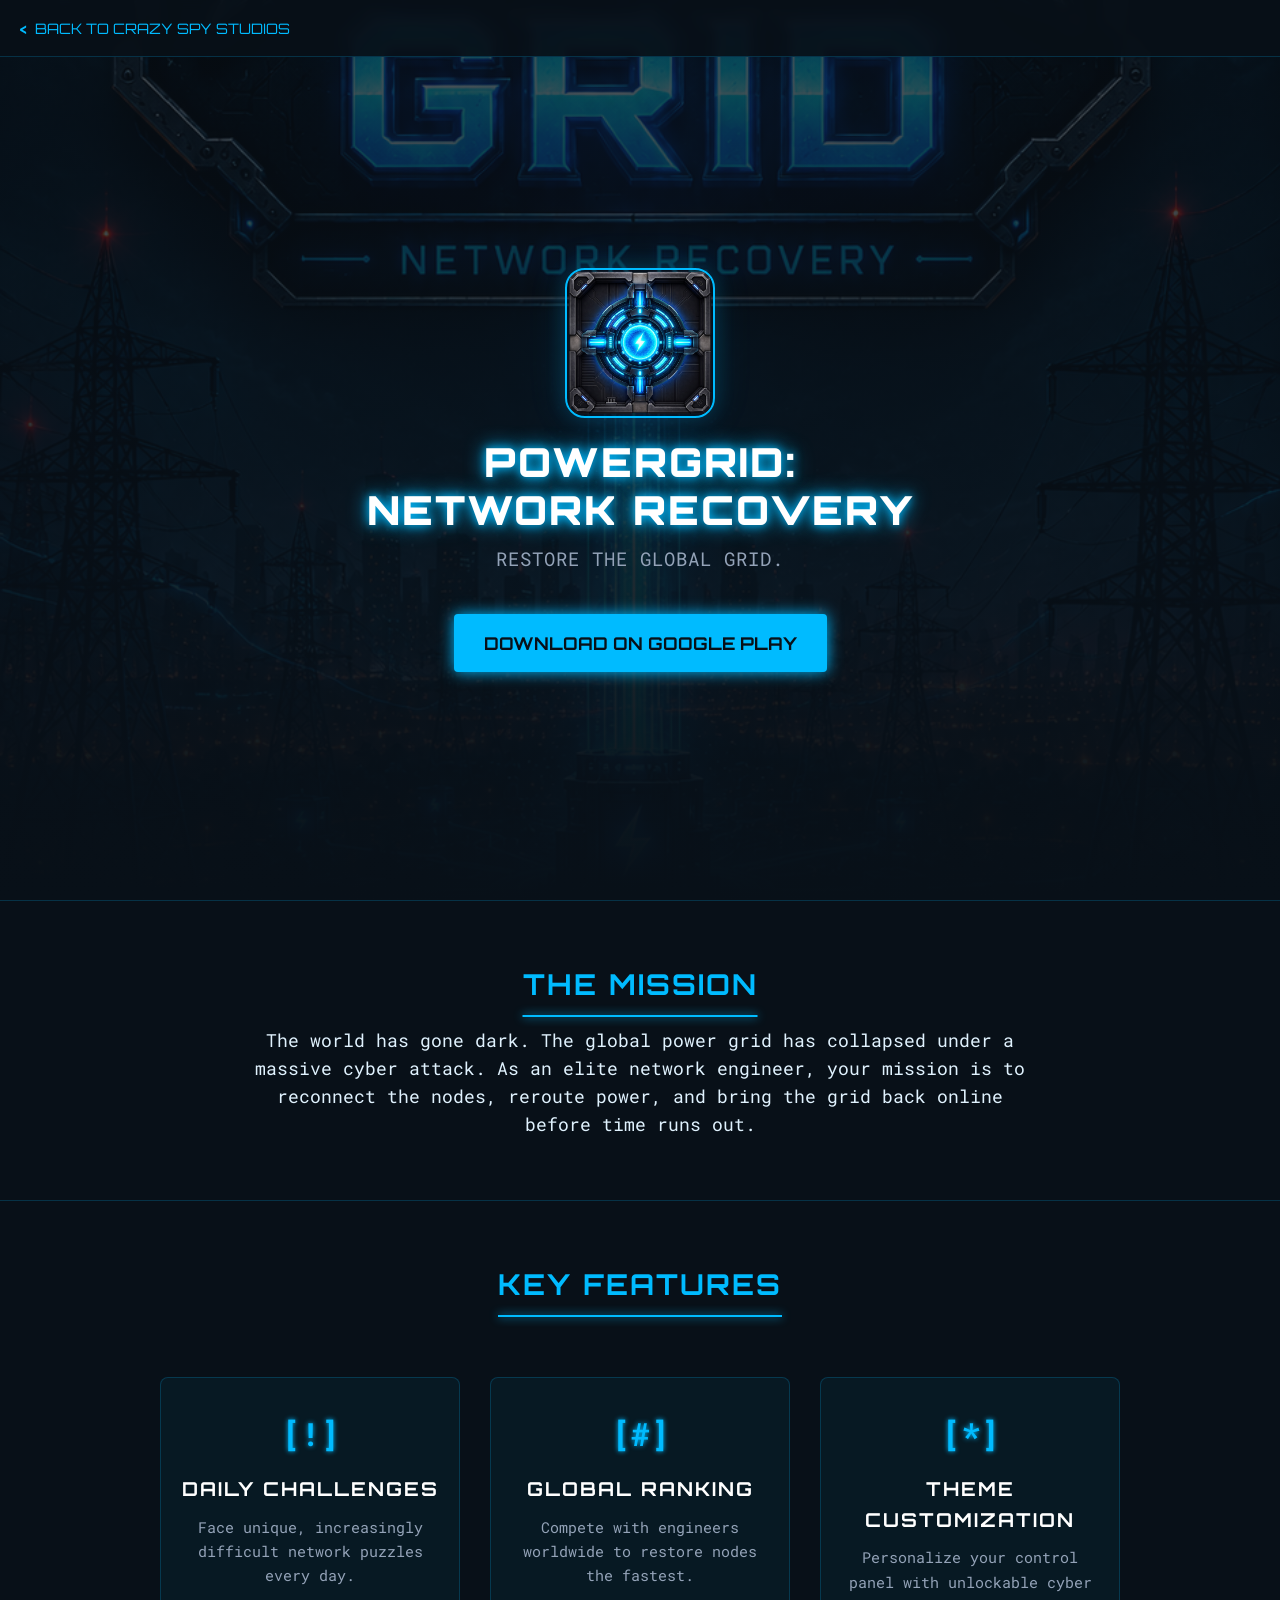
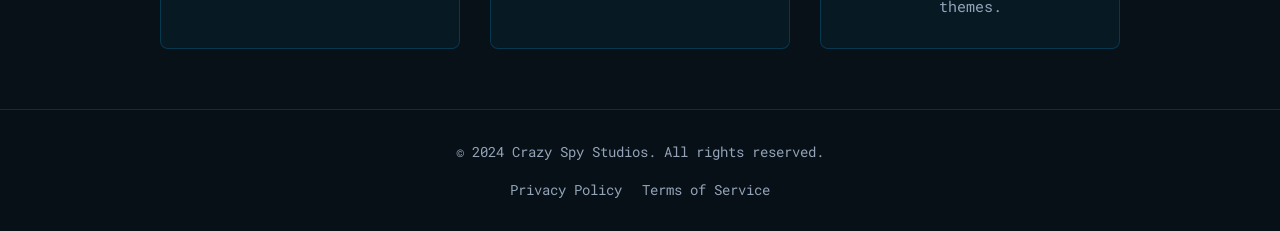
==== powergrid/index.html @ 6248e6e7 "feat: add promotional landing page for PowerGrid Creates a new non-playable landing page for the Pow" ====
<!DOCTYPE html>
<html lang="en">
<head>
    <meta charset="UTF-8">
    <meta name="viewport" content="width=device-width, initial-scale=1.0">
    <title>PowerGrid: Network Recovery - Crazy Spy Studios</title>

    <!-- Google Fonts: Orbitron for headings, Roboto Mono for body text -->
    <link rel="preconnect" href="https://fonts.googleapis.com">
    <link rel="preconnect" href="https://fonts.gstatic.com" crossorigin>
    <link href="https://fonts.googleapis.com/css2?family=Orbitron:wght@400;700;900&family=Roboto+Mono:wght@300;400;700&display=swap" rel="stylesheet">

    <!-- Custom CSS -->
    <link rel="stylesheet" href="styles.css">
</head>
<body>
    <header class="navbar">
        <a href="../index.html" class="back-link">
            <span class="icon">&lt;</span> Back to Crazy Spy Studios
        </a>
    </header>

    <main>
        <section id="hero" class="hero-section">
            <div class="hero-content">
                <img src="assets/icon_512_512.png" alt="PowerGrid Icon" class="game-icon">
                <h1 class="game-title">PowerGrid:<br>Network Recovery</h1>
                <p class="game-tagline">Restore the global grid.</p>
                <a href="#" class="cta-button">Download on Google Play</a>
            </div>
        </section>

        <section id="description" class="info-section">
            <div class="container">
                <h2 class="section-title">The Mission</h2>
                <p class="section-text">
                    The world has gone dark. The global power grid has collapsed under a massive cyber attack.
                    As an elite network engineer, your mission is to reconnect the nodes, reroute power, and
                    bring the grid back online before time runs out.
                </p>
            </div>
        </section>

        <section id="features" class="info-section">
            <div class="container">
                <h2 class="section-title">Key Features</h2>
                <div class="features-grid">
                    <div class="feature-card">
                        <div class="feature-icon">[!]</div>
                        <h3>Daily Challenges</h3>
                        <p>Face unique, increasingly difficult network puzzles every day.</p>
                    </div>
                    <div class="feature-card">
                        <div class="feature-icon">[#]</div>
                        <h3>Global Ranking</h3>
                        <p>Compete with engineers worldwide to restore nodes the fastest.</p>
                    </div>
                    <div class="feature-card">
                        <div class="feature-icon">[*]</div>
                        <h3>Theme Customization</h3>
                        <p>Personalize your control panel with unlockable cyber themes.</p>
                    </div>
                </div>
            </div>
        </section>
    </main>

    <footer>
        <div class="footer-content">
            <p>&copy; 2024 Crazy Spy Studios. All rights reserved.</p>
            <div class="legal-links">
                <a href="#">Privacy Policy</a>
                <a href="#">Terms of Service</a>
            </div>
        </div>
    </footer>
</body>
</html>
---- powergrid/styles.css ----
/* ==========================================================================
   CSS Variables & Reset
   ========================================================================== */
:root {
    --bg-color: #081018; /* Dark Background */
    --neon-blue: #00BBFF; /* Primary Accent */
    --neon-blue-dim: rgba(0, 187, 255, 0.2);
    --text-primary: #E0F2FE;
    --text-secondary: #94A3B8;

    --font-heading: 'Orbitron', sans-serif;
    --font-body: 'Roboto Mono', monospace;
}

* {
    margin: 0;
    padding: 0;
    box-sizing: border-box;
}

html, body {
    width: 100%;
    min-height: 100vh;
    background-color: var(--bg-color);
    color: var(--text-primary);
    font-family: var(--font-body);
    line-height: 1.6;
    overflow-x: hidden;
}

/* Typography */
h1, h2, h3 {
    font-family: var(--font-heading);
    text-transform: uppercase;
    letter-spacing: 2px;
}

a {
    color: var(--neon-blue);
    text-decoration: none;
    transition: all 0.3s ease;
}

a:hover {
    text-shadow: 0 0 8px var(--neon-blue);
}

/* ==========================================================================
   Layout & Navigation
   ========================================================================== */
.container {
    max-width: 1000px;
    margin: 0 auto;
    padding: 0 20px;
}

.navbar {
    position: fixed;
    top: 0;
    left: 0;
    width: 100%;
    padding: 15px 20px;
    background: rgba(8, 16, 24, 0.9);
    backdrop-filter: blur(5px);
    border-bottom: 1px solid var(--neon-blue-dim);
    z-index: 1000;
}

.back-link {
    display: inline-flex;
    align-items: center;
    font-family: var(--font-heading);
    font-size: 0.9rem;
    color: var(--neon-blue);
    text-transform: uppercase;
}

.back-link .icon {
    margin-right: 8px;
    font-weight: bold;
}

/* ==========================================================================
   Hero Section
   ========================================================================== */
.hero-section {
    position: relative;
    min-height: 100vh;
    display: flex;
    align-items: center;
    justify-content: center;
    text-align: center;
    padding: 80px 20px 40px; /* offset for fixed nav */
    background-image: linear-gradient(to bottom, rgba(8, 16, 24, 0.7), var(--bg-color)), url('assets/Backgroundimage.png');
    background-size: cover;
    background-position: center;
    background-repeat: no-repeat;
}

.hero-content {
    display: flex;
    flex-direction: column;
    align-items: center;
    max-width: 600px;
    z-index: 2;
}

.game-icon {
    width: 150px;
    height: 150px;
    margin-bottom: 20px;
    border-radius: 20px;
    box-shadow: 0 0 20px var(--neon-blue-dim), 0 0 40px rgba(0, 187, 255, 0.1);
    border: 2px solid var(--neon-blue);
}

.game-title {
    font-size: 2.5rem;
    font-weight: 900;
    color: #fff;
    text-shadow: 0 0 10px var(--neon-blue), 0 0 20px var(--neon-blue);
    margin-bottom: 10px;
    line-height: 1.2;
}

.game-tagline {
    font-size: 1.2rem;
    color: var(--text-secondary);
    margin-bottom: 40px;
    text-transform: uppercase;
    letter-spacing: 1px;
}

.cta-button {
    display: inline-block;
    padding: 15px 30px;
    font-family: var(--font-heading);
    font-size: 1.1rem;
    font-weight: 700;
    color: var(--bg-color);
    background-color: var(--neon-blue);
    border: none;
    border-radius: 4px;
    text-transform: uppercase;
    cursor: pointer;
    box-shadow: 0 0 15px var(--neon-blue);
    transition: all 0.3s ease;
    position: relative;
    overflow: hidden;
}

.cta-button:hover {
    background-color: #fff;
    color: var(--bg-color);
    box-shadow: 0 0 25px var(--neon-blue);
    text-shadow: none;
}

/* ==========================================================================
   Content Sections (Mission & Features)
   ========================================================================== */
.info-section {
    padding: 60px 0;
    position: relative;
    border-top: 1px solid var(--neon-blue-dim);
}

.section-title {
    font-size: 1.8rem;
    color: var(--neon-blue);
    margin-bottom: 20px;
    text-align: center;
    position: relative;
    display: inline-block;
    left: 50%;
    transform: translateX(-50%);
}

.section-title::after {
    content: '';
    position: absolute;
    bottom: -10px;
    left: 0;
    width: 100%;
    height: 2px;
    background: var(--neon-blue);
    box-shadow: 0 0 10px var(--neon-blue);
}

.section-text {
    text-align: center;
    max-width: 800px;
    margin: 0 auto;
    font-size: 1.1rem;
    color: var(--text-primary);
}

.features-grid {
    display: grid;
    grid-template-columns: 1fr;
    gap: 30px;
    margin-top: 50px;
}

@media (min-width: 768px) {
    .features-grid {
        grid-template-columns: repeat(3, 1fr);
    }
}

.feature-card {
    background: rgba(0, 187, 255, 0.05);
    border: 1px solid var(--neon-blue-dim);
    padding: 30px 20px;
    border-radius: 8px;
    text-align: center;
    transition: all 0.3s ease;
    position: relative;
    overflow: hidden;
}

.feature-card::before {
    content: '';
    position: absolute;
    top: 0;
    left: 0;
    width: 2px;
    height: 100%;
    background: var(--neon-blue);
    opacity: 0;
    transition: opacity 0.3s ease;
}

.feature-card:hover {
    background: rgba(0, 187, 255, 0.1);
    border-color: var(--neon-blue);
    transform: translateY(-5px);
}

.feature-card:hover::before {
    opacity: 1;
}

.feature-icon {
    font-size: 2rem;
    color: var(--neon-blue);
    margin-bottom: 15px;
    font-weight: bold;
    text-shadow: 0 0 5px var(--neon-blue);
}

.feature-card h3 {
    font-size: 1.2rem;
    margin-bottom: 10px;
    color: #fff;
}

.feature-card p {
    font-size: 0.95rem;
    color: var(--text-secondary);
}

/* ==========================================================================
   Footer
   ========================================================================== */
footer {
    border-top: 1px solid var(--neon-blue-dim);
    padding: 30px 20px;
    background: rgba(8, 16, 24, 0.95);
    text-align: center;
}

.footer-content {
    display: flex;
    flex-direction: column;
    align-items: center;
    gap: 15px;
}

.footer-content p {
    color: var(--text-secondary);
    font-size: 0.9rem;
}

.legal-links {
    display: flex;
    gap: 20px;
}

.legal-links a {
    font-size: 0.9rem;
    color: var(--text-secondary);
}

.legal-links a:hover {
    color: var(--neon-blue);
}

/* ==========================================================================
   Responsive Adjustments
   ========================================================================== */
@media (max-width: 480px) {
    .game-title {
        font-size: 2rem;
    }

    .game-icon {
        width: 120px;
        height: 120px;
    }

    .cta-button {
        padding: 12px 24px;
        font-size: 1rem;
    }
}
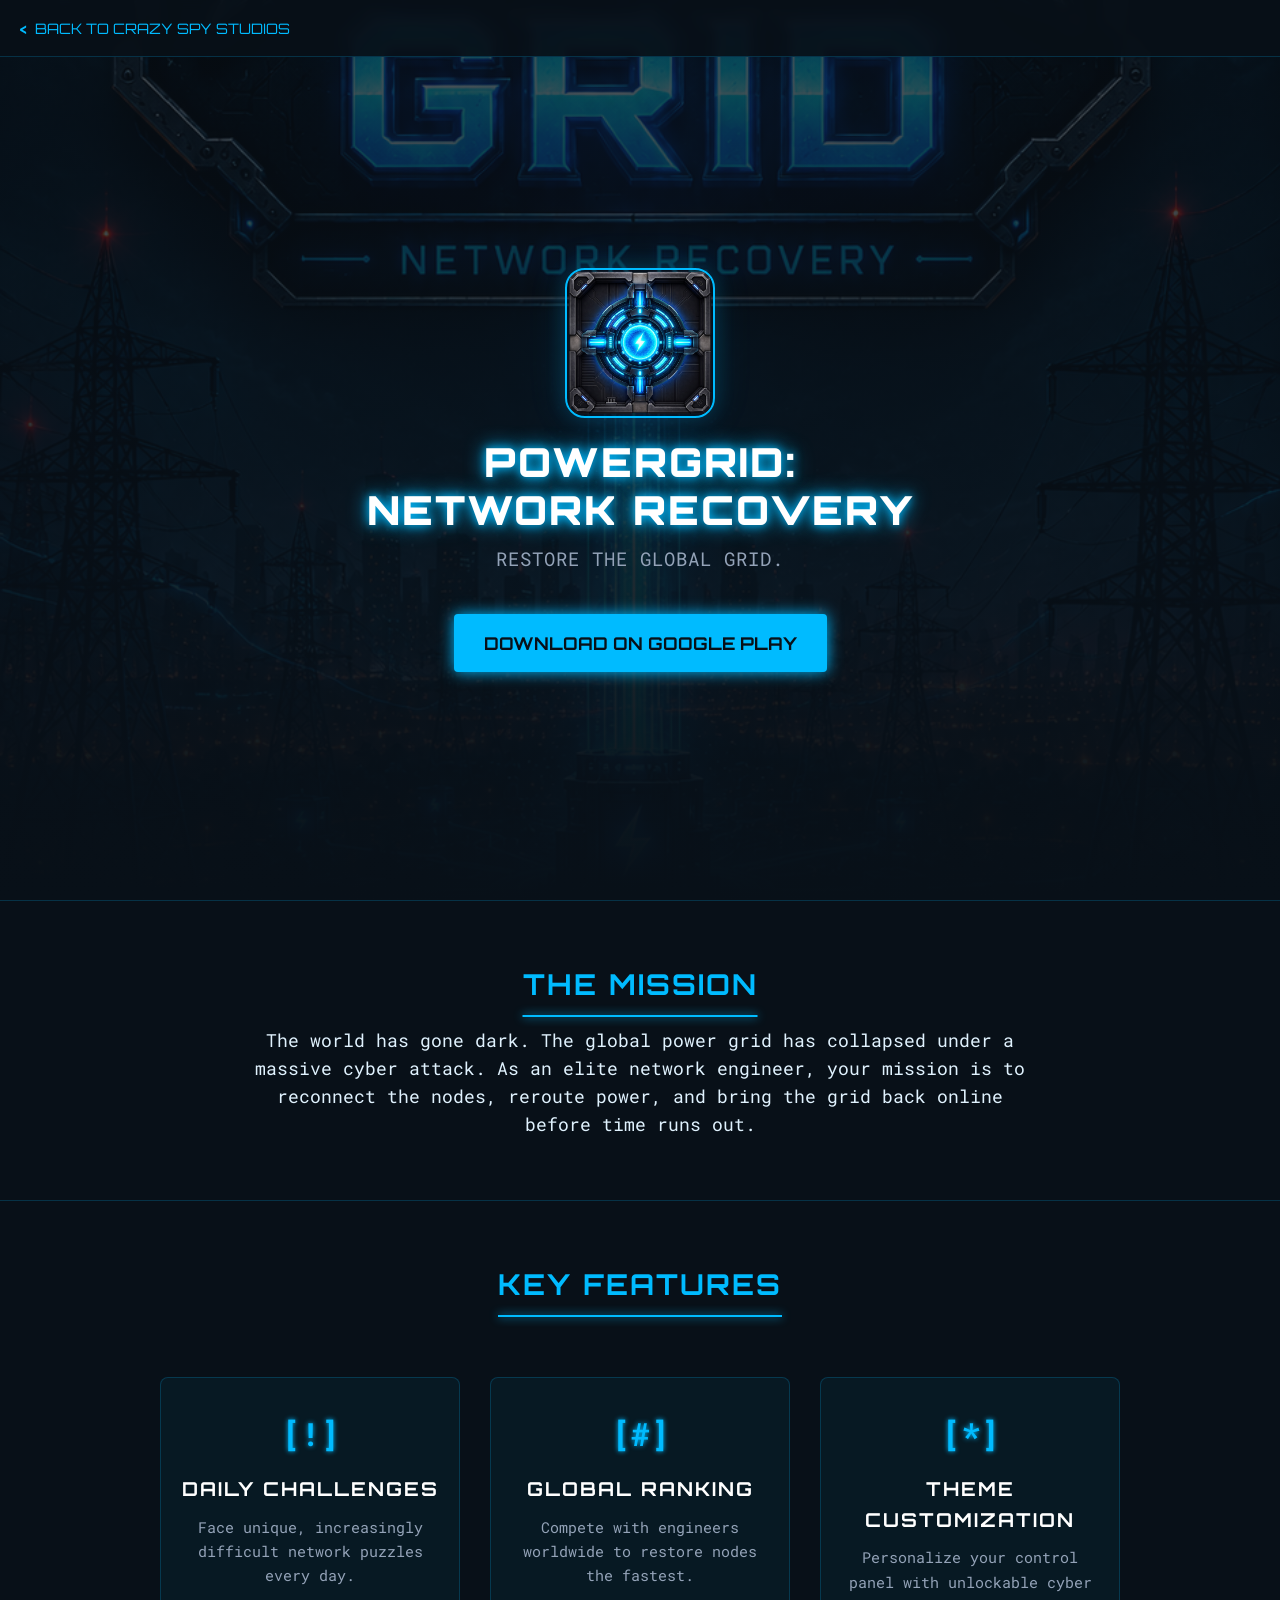
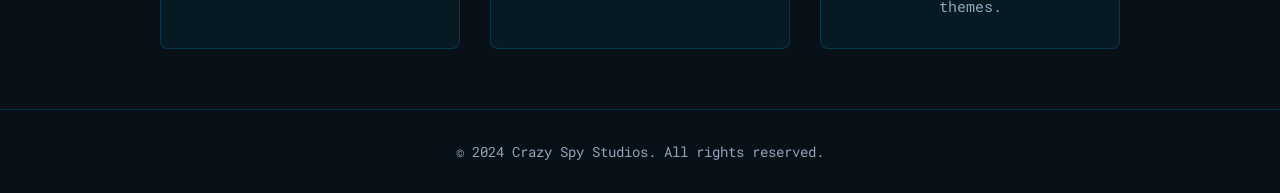
==== commit 17cf11c4: "feat: add promotional landing page for PowerGrid Creates a new non-playable landing page for the Pow" ====
--- a/powergrid/index.html
+++ b/powergrid/index.html
@@ -26,7 +26,7 @@
                 <img src="assets/icon_512_512.png" alt="PowerGrid Icon" class="game-icon">
                 <h1 class="game-title">PowerGrid:<br>Network Recovery</h1>
                 <p class="game-tagline">Restore the global grid.</p>
-                <a href="#" class="cta-button">Download on Google Play</a>
+                <a href="https://play.google.com/store/apps/details?id=com.flavio.powergrid" class="cta-button" target="_blank" rel="noopener noreferrer">Download on Google Play</a>
             </div>
         </section>
 
@@ -68,10 +68,6 @@
     <footer>
         <div class="footer-content">
             <p>&copy; 2024 Crazy Spy Studios. All rights reserved.</p>
-            <div class="legal-links">
-                <a href="#">Privacy Policy</a>
-                <a href="#">Terms of Service</a>
-            </div>
         </div>
     </footer>
 </body>
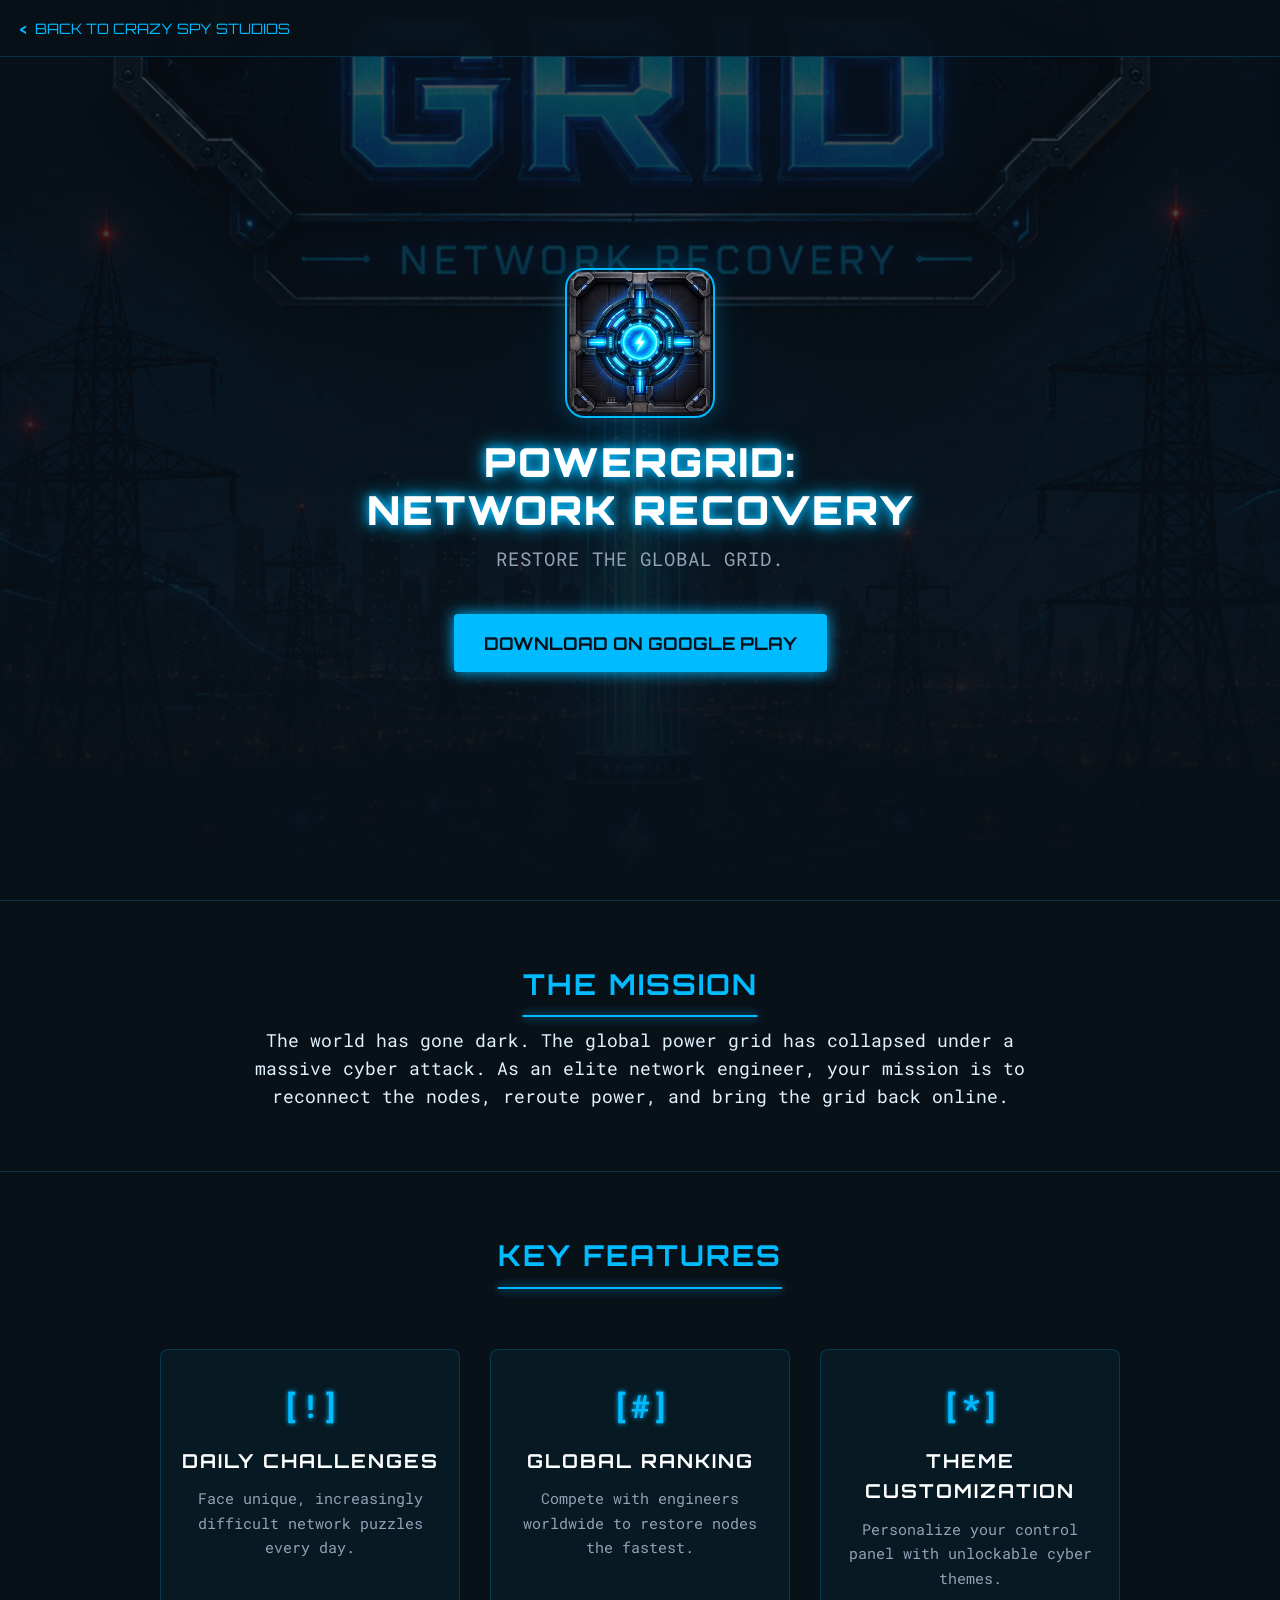
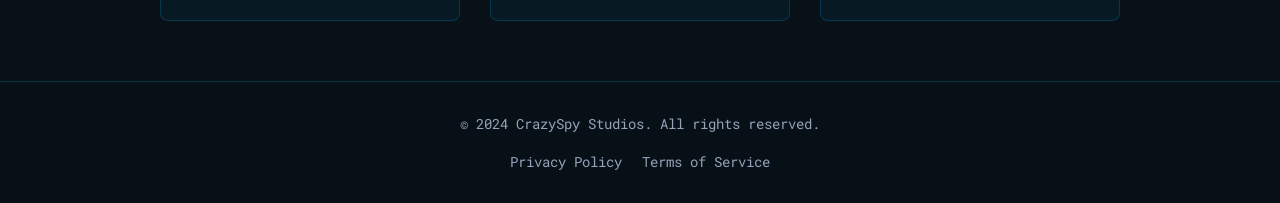
==== commit f0e169bf: "Update download link and footer text" ====
--- a/powergrid/index.html
+++ b/powergrid/index.html
@@ -26,7 +26,7 @@
                 <img src="assets/icon_512_512.png" alt="PowerGrid Icon" class="game-icon">
                 <h1 class="game-title">PowerGrid:<br>Network Recovery</h1>
                 <p class="game-tagline">Restore the global grid.</p>
-                <a href="https://play.google.com/store/apps/details?id=com.flavio.powergrid" class="cta-button" target="_blank" rel="noopener noreferrer">Download on Google Play</a>
+                <a href="https://play.google.com/store/apps/details?id=com.flavio.powergrid" class="cta-button">Download on Google Play</a>
             </div>
         </section>
 
@@ -36,7 +36,7 @@
                 <p class="section-text">
                     The world has gone dark. The global power grid has collapsed under a massive cyber attack.
                     As an elite network engineer, your mission is to reconnect the nodes, reroute power, and
-                    bring the grid back online before time runs out.
+                    bring the grid back online.
                 </p>
             </div>
         </section>
@@ -67,7 +67,11 @@
 
     <footer>
         <div class="footer-content">
-            <p>&copy; 2024 Crazy Spy Studios. All rights reserved.</p>
+            <p>&copy; 2024 CrazySpy Studios. All rights reserved.</p>
+            <div class="legal-links">
+                <a href="#">Privacy Policy</a>
+                <a href="#">Terms of Service</a>
+            </div>
         </div>
     </footer>
 </body>
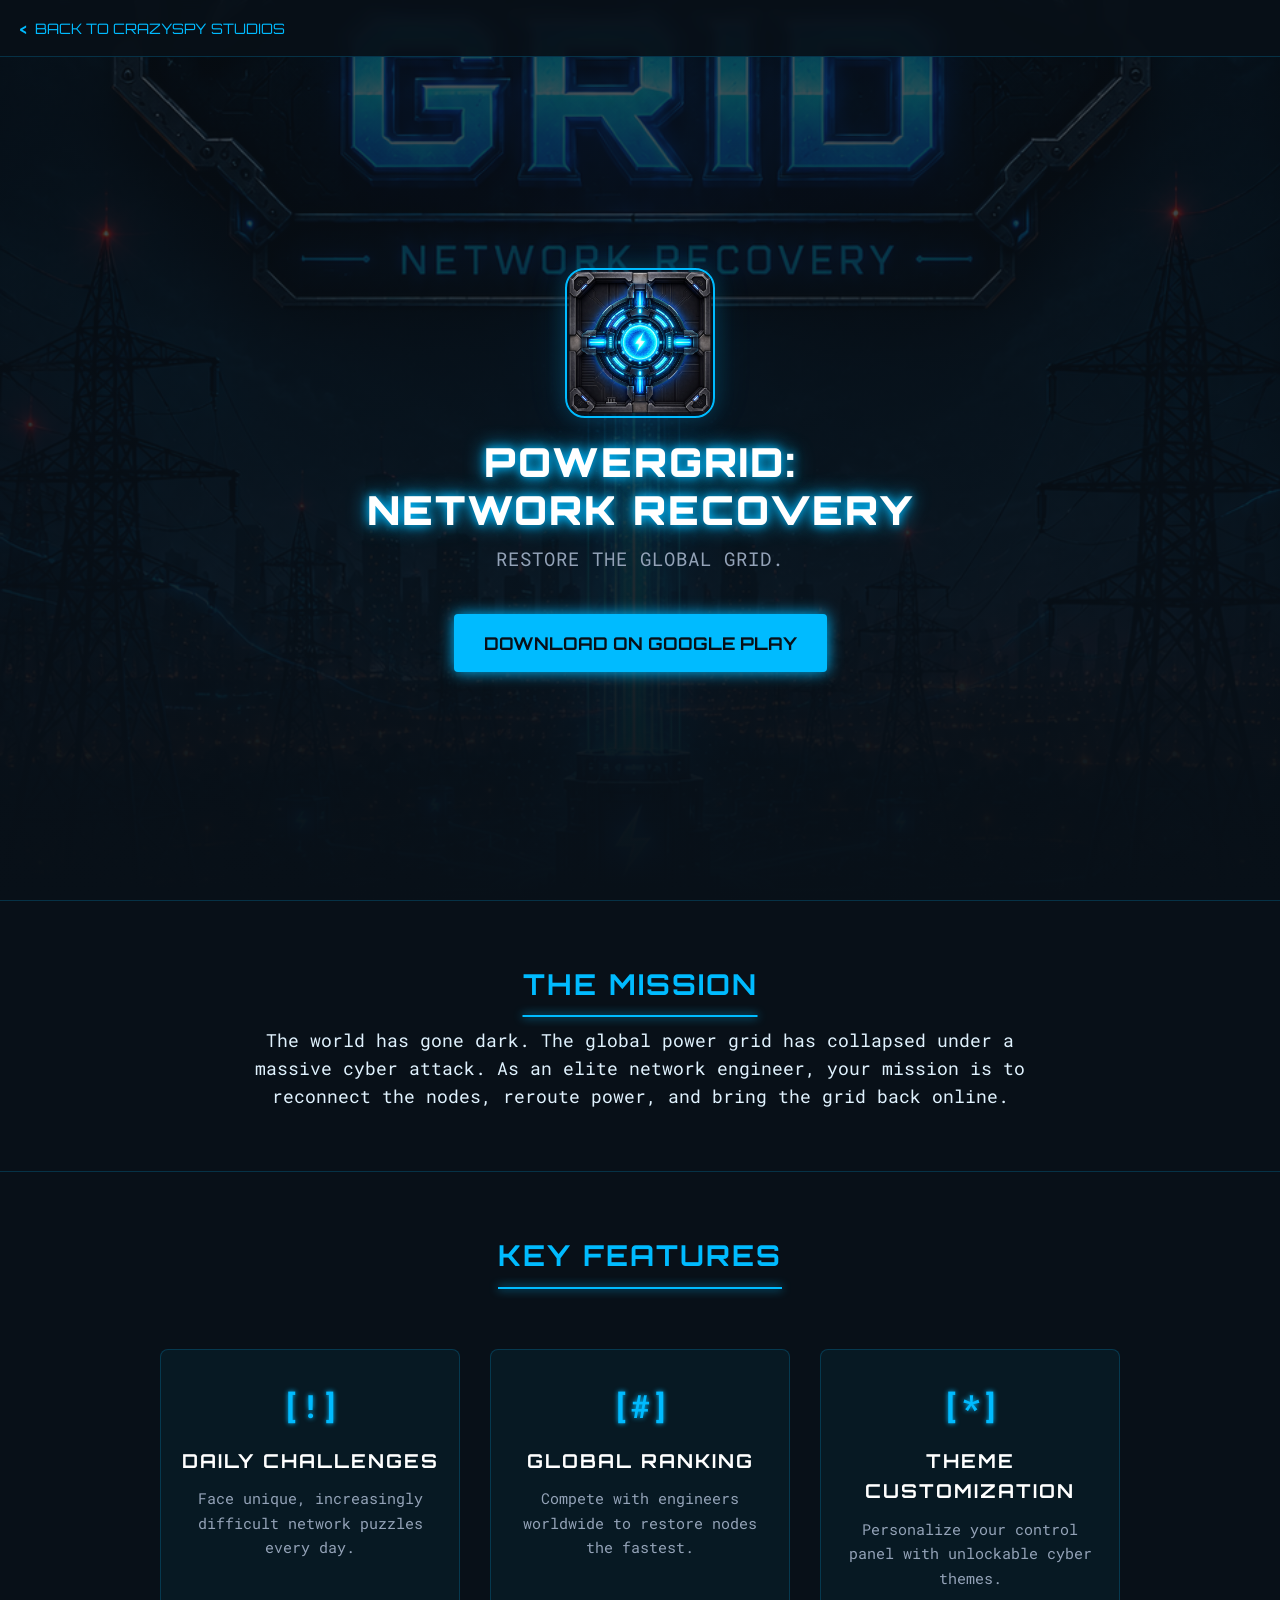
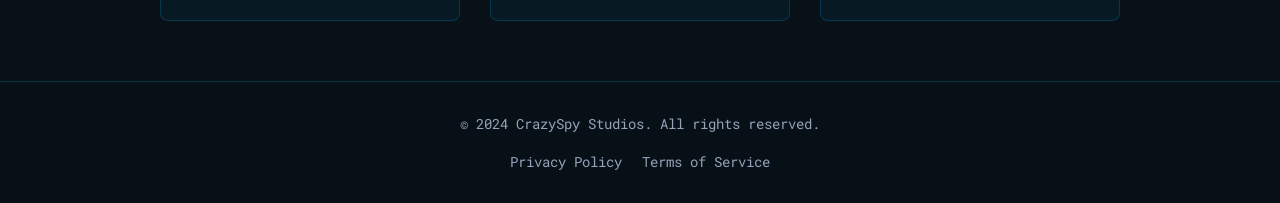
==== commit b2123612: "Update branding to 'CrazySpy Studios' in powergrid page Replace 'Crazy Spy Studios' with 'CrazySpy S" ====
--- a/powergrid/index.html
+++ b/powergrid/index.html
@@ -3,7 +3,7 @@
 <head>
     <meta charset="UTF-8">
     <meta name="viewport" content="width=device-width, initial-scale=1.0">
-    <title>PowerGrid: Network Recovery - Crazy Spy Studios</title>
+    <title>PowerGrid: Network Recovery - CrazySpy Studios</title>
 
     <!-- Google Fonts: Orbitron for headings, Roboto Mono for body text -->
     <link rel="preconnect" href="https://fonts.googleapis.com">
@@ -16,7 +16,7 @@
 <body>
     <header class="navbar">
         <a href="../index.html" class="back-link">
-            <span class="icon">&lt;</span> Back to Crazy Spy Studios
+            <span class="icon">&lt;</span> Back to CrazySpy Studios
         </a>
     </header>
 
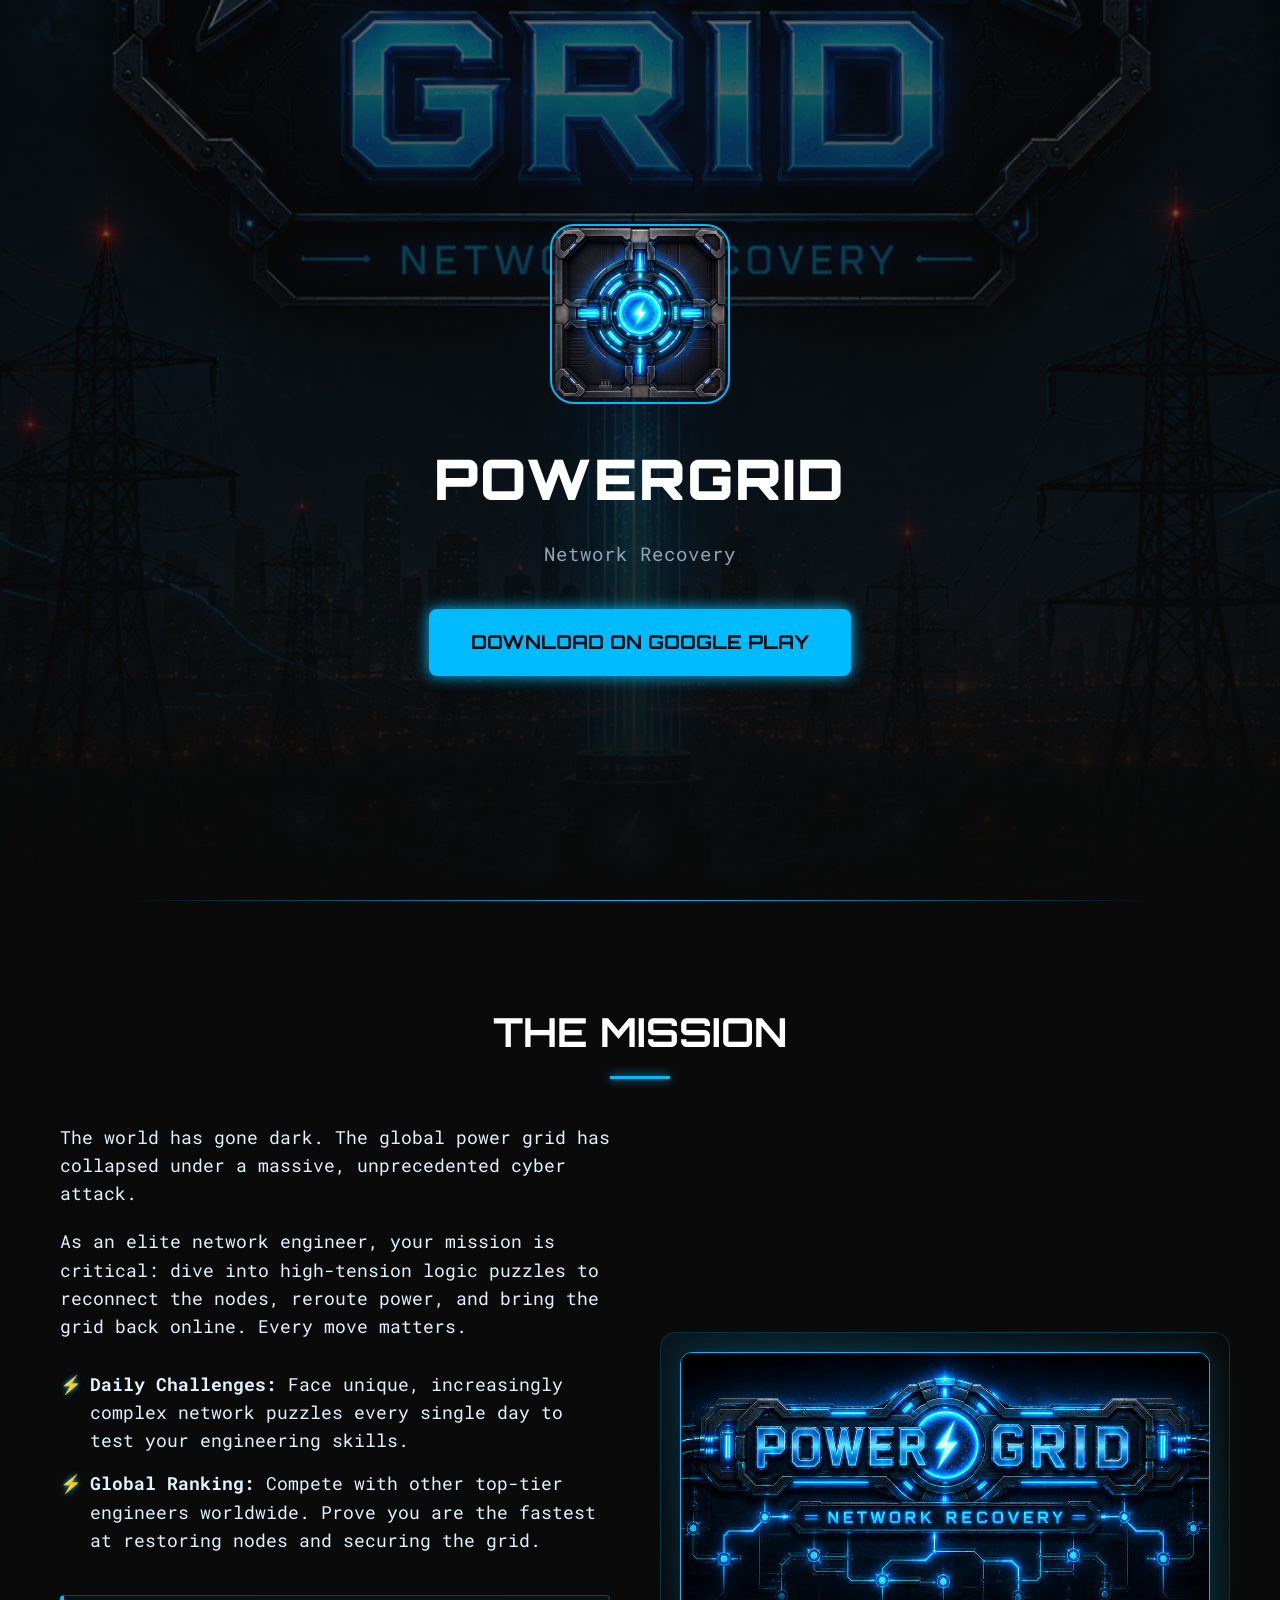
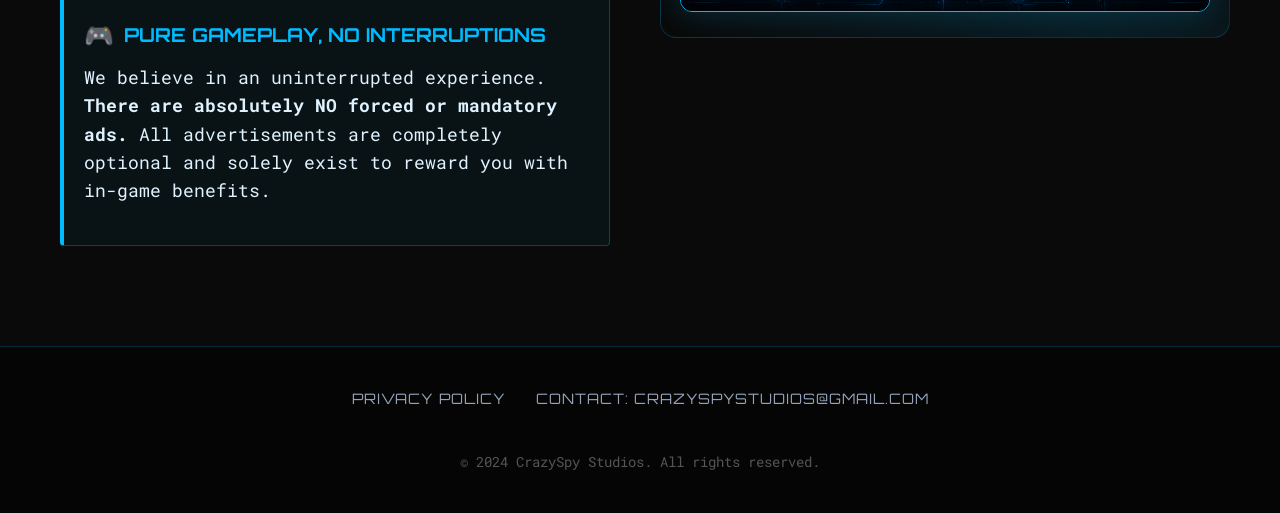
==== commit 4d8438c6: "feat: implement cyberpunk landing page for PowerGrid - Replace existing HTML with a responsive singl" ====
--- a/powergrid/index.html
+++ b/powergrid/index.html
@@ -4,75 +4,404 @@
     <meta charset="UTF-8">
     <meta name="viewport" content="width=device-width, initial-scale=1.0">
     <title>PowerGrid: Network Recovery - CrazySpy Studios</title>
-
-    <!-- Google Fonts: Orbitron for headings, Roboto Mono for body text -->
+    <link rel="icon" href="../assets/powergrid_icon.png" type="image/png">
+
     <link rel="preconnect" href="https://fonts.googleapis.com">
     <link rel="preconnect" href="https://fonts.gstatic.com" crossorigin>
     <link href="https://fonts.googleapis.com/css2?family=Orbitron:wght@400;700;900&family=Roboto+Mono:wght@300;400;700&display=swap" rel="stylesheet">
 
-    <!-- Custom CSS -->
-    <link rel="stylesheet" href="styles.css">
+    <style>
+        :root {
+            --bg-dark: #0a0a0a;
+            --neon-blue: #00BBFF;
+            --text-main: #E0F2FE;
+            --text-muted: #94A3B8;
+            --font-heading: 'Orbitron', sans-serif;
+            --font-body: 'Roboto Mono', monospace;
+        }
+
+        * {
+            margin: 0;
+            padding: 0;
+            box-sizing: border-box;
+        }
+
+        body {
+            background-color: var(--bg-dark);
+            color: var(--text-main);
+            font-family: var(--font-body);
+            line-height: 1.6;
+            overflow-x: hidden;
+        }
+
+        /* Animations */
+        @keyframes pulse-glow {
+            0%, 100% { text-shadow: 0 0 10px var(--neon-blue), 0 0 20px var(--neon-blue); }
+            50% { text-shadow: 0 0 20px var(--neon-blue), 0 0 40px var(--neon-blue), 0 0 60px var(--neon-blue); }
+        }
+
+        @keyframes border-glow {
+            0%, 100% { box-shadow: 0 0 10px var(--neon-blue); }
+            50% { box-shadow: 0 0 25px var(--neon-blue), 0 0 10px var(--neon-blue) inset; }
+        }
+
+        @keyframes subtle-float {
+            0%, 100% { transform: translateY(0); }
+            50% { transform: translateY(-10px); }
+        }
+
+        /* Typography */
+        h1, h2, h3 {
+            font-family: var(--font-heading);
+            text-transform: uppercase;
+        }
+
+        .highlight {
+            color: var(--neon-blue);
+        }
+
+        a {
+            color: var(--neon-blue);
+            text-decoration: none;
+            transition: all 0.3s ease;
+        }
+
+        a:hover {
+            text-shadow: 0 0 8px var(--neon-blue);
+        }
+
+        .container {
+            max-width: 1200px;
+            margin: 0 auto;
+            padding: 0 20px;
+        }
+
+        /* Hero Section */
+        .hero {
+            position: relative;
+            min-height: 100vh;
+            display: flex;
+            align-items: center;
+            justify-content: center;
+            text-align: center;
+            background: linear-gradient(to bottom, rgba(10, 10, 10, 0.6), var(--bg-dark)),
+                        url('../assets/Backgroundimage.png') center/cover no-repeat;
+            padding: 60px 20px;
+        }
+
+        .hero-content {
+            display: flex;
+            flex-direction: column;
+            align-items: center;
+            z-index: 2;
+        }
+
+        .game-icon {
+            width: 180px;
+            height: 180px;
+            margin-bottom: 30px;
+            border-radius: 24px;
+            border: 2px solid var(--neon-blue);
+            animation: border-glow 3s infinite;
+        }
+
+        .hero h1 {
+            font-size: 3.5rem;
+            font-weight: 900;
+            color: #fff;
+            margin-bottom: 15px;
+            animation: pulse-glow 3s infinite;
+            letter-spacing: 2px;
+        }
+
+        .tagline {
+            font-size: 1.2rem;
+            color: var(--text-muted);
+            margin-bottom: 40px;
+            letter-spacing: 1px;
+            max-width: 600px;
+        }
+
+        .btn-play {
+            display: inline-flex;
+            align-items: center;
+            gap: 10px;
+            padding: 16px 40px;
+            font-family: var(--font-heading);
+            font-size: 1.2rem;
+            font-weight: 700;
+            color: var(--bg-dark);
+            background-color: var(--neon-blue);
+            border: 2px solid var(--neon-blue);
+            border-radius: 8px;
+            text-transform: uppercase;
+            cursor: pointer;
+            box-shadow: 0 0 15px var(--neon-blue);
+            transition: all 0.3s ease;
+        }
+
+        .btn-play:hover {
+            background-color: transparent;
+            color: var(--neon-blue);
+            box-shadow: 0 0 30px var(--neon-blue), inset 0 0 15px var(--neon-blue);
+        }
+
+        /* About Section */
+        .about {
+            padding: 100px 0;
+            position: relative;
+        }
+
+        .about::before {
+            content: '';
+            position: absolute;
+            top: 0;
+            left: 50%;
+            transform: translateX(-50%);
+            width: 80%;
+            height: 1px;
+            background: linear-gradient(90deg, transparent, var(--neon-blue), transparent);
+        }
+
+        .section-header {
+            text-align: center;
+            margin-bottom: 60px;
+        }
+
+        .section-header h2 {
+            font-size: 2.5rem;
+            color: #fff;
+            display: inline-block;
+            position: relative;
+        }
+
+        .section-header h2::after {
+            content: '';
+            position: absolute;
+            bottom: -15px;
+            left: 50%;
+            transform: translateX(-50%);
+            width: 60px;
+            height: 3px;
+            background: var(--neon-blue);
+            box-shadow: 0 0 10px var(--neon-blue);
+        }
+
+        .about-grid {
+            display: grid;
+            grid-template-columns: 1fr 1fr;
+            gap: 60px;
+            align-items: center;
+        }
+
+        .about-text {
+            font-size: 1.1rem;
+        }
+
+        .about-text p {
+            margin-bottom: 20px;
+        }
+
+        .features-list {
+            list-style: none;
+            margin-top: 30px;
+            margin-bottom: 40px;
+        }
+
+        .features-list li {
+            position: relative;
+            padding-left: 30px;
+            margin-bottom: 15px;
+        }
+
+        .features-list li::before {
+            content: '⚡';
+            position: absolute;
+            left: 0;
+            color: var(--neon-blue);
+            text-shadow: 0 0 5px var(--neon-blue);
+        }
+
+        .ads-highlight {
+            background: rgba(0, 187, 255, 0.05);
+            border: 1px solid rgba(0, 187, 255, 0.3);
+            border-left: 4px solid var(--neon-blue);
+            padding: 20px;
+            border-radius: 4px;
+            margin-top: 30px;
+        }
+
+        .ads-highlight h3 {
+            color: var(--neon-blue);
+            margin-bottom: 10px;
+            font-size: 1.2rem;
+            display: flex;
+            align-items: center;
+            gap: 10px;
+        }
+
+        .banner-container {
+            position: relative;
+            padding: 10px;
+        }
+
+        .banner-container::before {
+            content: '';
+            position: absolute;
+            top: -10px;
+            left: -10px;
+            right: -10px;
+            bottom: -10px;
+            background: linear-gradient(45deg, transparent, rgba(0, 187, 255, 0.1), transparent);
+            border: 1px solid rgba(0, 187, 255, 0.2);
+            border-radius: 16px;
+            z-index: 0;
+        }
+
+        .game-banner {
+            width: 100%;
+            border-radius: 12px;
+            border: 1px solid var(--neon-blue);
+            box-shadow: 0 0 30px rgba(0, 187, 255, 0.2);
+            position: relative;
+            z-index: 1;
+            animation: subtle-float 6s ease-in-out infinite;
+        }
+
+        /* Footer */
+        footer {
+            background: #050505;
+            padding: 40px 0;
+            border-top: 1px solid rgba(0, 187, 255, 0.2);
+            text-align: center;
+        }
+
+        .footer-content {
+            display: flex;
+            flex-direction: column;
+            gap: 20px;
+            align-items: center;
+        }
+
+        .footer-links {
+            display: flex;
+            gap: 30px;
+            flex-wrap: wrap;
+            justify-content: center;
+        }
+
+        .footer-links a {
+            color: var(--text-muted);
+            font-size: 0.9rem;
+            text-transform: uppercase;
+            font-family: var(--font-heading);
+            letter-spacing: 1px;
+        }
+
+        .footer-links a:hover {
+            color: var(--neon-blue);
+        }
+
+        .copyright {
+            color: #555;
+            font-size: 0.9rem;
+            margin-top: 20px;
+        }
+
+        /* Responsive */
+        @media (max-width: 992px) {
+            .about-grid {
+                grid-template-columns: 1fr;
+                gap: 40px;
+            }
+
+            .banner-container {
+                max-width: 600px;
+                margin: 0 auto;
+            }
+        }
+
+        @media (max-width: 768px) {
+            .hero h1 {
+                font-size: 2.5rem;
+            }
+            .game-icon {
+                width: 140px;
+                height: 140px;
+            }
+        }
+
+        @media (max-width: 480px) {
+            .hero h1 {
+                font-size: 2rem;
+            }
+            .btn-play {
+                width: 100%;
+                justify-content: center;
+            }
+            .footer-links {
+                flex-direction: column;
+                gap: 15px;
+            }
+        }
+    </style>
 </head>
 <body>
-    <header class="navbar">
-        <a href="../index.html" class="back-link">
-            <span class="icon">&lt;</span> Back to CrazySpy Studios
-        </a>
-    </header>
 
     <main>
-        <section id="hero" class="hero-section">
+        <!-- Hero Section -->
+        <section class="hero">
             <div class="hero-content">
-                <img src="assets/icon_512_512.png" alt="PowerGrid Icon" class="game-icon">
-                <h1 class="game-title">PowerGrid:<br>Network Recovery</h1>
-                <p class="game-tagline">Restore the global grid.</p>
-                <a href="https://play.google.com/store/apps/details?id=com.flavio.powergrid" class="cta-button">Download on Google Play</a>
+                <img src="../assets/powergrid_icon.png" alt="PowerGrid Icon" class="game-icon">
+                <h1>PowerGrid</h1>
+                <p class="tagline">Network Recovery</p>
+                <a href="https://play.google.com/store/apps/details?id=com.flavio.powergrid" class="btn-play">
+                    Download on Google Play
+                </a>
             </div>
         </section>
 
-        <section id="description" class="info-section">
+        <!-- About Section -->
+        <section class="about">
             <div class="container">
-                <h2 class="section-title">The Mission</h2>
-                <p class="section-text">
-                    The world has gone dark. The global power grid has collapsed under a massive cyber attack.
-                    As an elite network engineer, your mission is to reconnect the nodes, reroute power, and
-                    bring the grid back online.
-                </p>
-            </div>
-        </section>
-
-        <section id="features" class="info-section">
-            <div class="container">
-                <h2 class="section-title">Key Features</h2>
-                <div class="features-grid">
-                    <div class="feature-card">
-                        <div class="feature-icon">[!]</div>
-                        <h3>Daily Challenges</h3>
-                        <p>Face unique, increasingly difficult network puzzles every day.</p>
+                <div class="section-header">
+                    <h2>The Mission</h2>
+                </div>
+
+                <div class="about-grid">
+                    <div class="about-text">
+                        <p>The world has gone dark. The global power grid has collapsed under a massive, unprecedented cyber attack.</p>
+                        <p>As an elite network engineer, your mission is critical: dive into high-tension logic puzzles to reconnect the nodes, reroute power, and bring the grid back online. Every move matters.</p>
+
+                        <ul class="features-list">
+                            <li><strong>Daily Challenges:</strong> Face unique, increasingly complex network puzzles every single day to test your engineering skills.</li>
+                            <li><strong>Global Ranking:</strong> Compete with other top-tier engineers worldwide. Prove you are the fastest at restoring nodes and securing the grid.</li>
+                        </ul>
+
+                        <div class="ads-highlight">
+                            <h3><span style="font-size: 1.5rem;">🎮</span> Pure Gameplay, No Interruptions</h3>
+                            <p>We believe in an uninterrupted experience. <strong>There are absolutely NO forced or mandatory ads.</strong> All advertisements are completely optional and solely exist to reward you with in-game benefits.</p>
+                        </div>
                     </div>
-                    <div class="feature-card">
-                        <div class="feature-icon">[#]</div>
-                        <h3>Global Ranking</h3>
-                        <p>Compete with engineers worldwide to restore nodes the fastest.</p>
-                    </div>
-                    <div class="feature-card">
-                        <div class="feature-icon">[*]</div>
-                        <h3>Theme Customization</h3>
-                        <p>Personalize your control panel with unlockable cyber themes.</p>
+
+                    <div class="banner-container">
+                        <img src="../assets/banner-loja.png" alt="PowerGrid Gameplay Banner" class="game-banner">
                     </div>
                 </div>
             </div>
         </section>
     </main>
 
+    <!-- Footer -->
     <footer>
-        <div class="footer-content">
-            <p>&copy; 2024 CrazySpy Studios. All rights reserved.</p>
-            <div class="legal-links">
-                <a href="#">Privacy Policy</a>
-                <a href="#">Terms of Service</a>
+        <div class="container footer-content">
+            <div class="footer-links">
+                <a href="../privacy/powergrid.html">Privacy Policy</a>
+                <a href="mailto:crazyspystudios@gmail.com">Contact: crazyspystudios@gmail.com</a>
             </div>
+            <p class="copyright">&copy; 2024 CrazySpy Studios. All rights reserved.</p>
         </div>
     </footer>
+
 </body>
 </html>
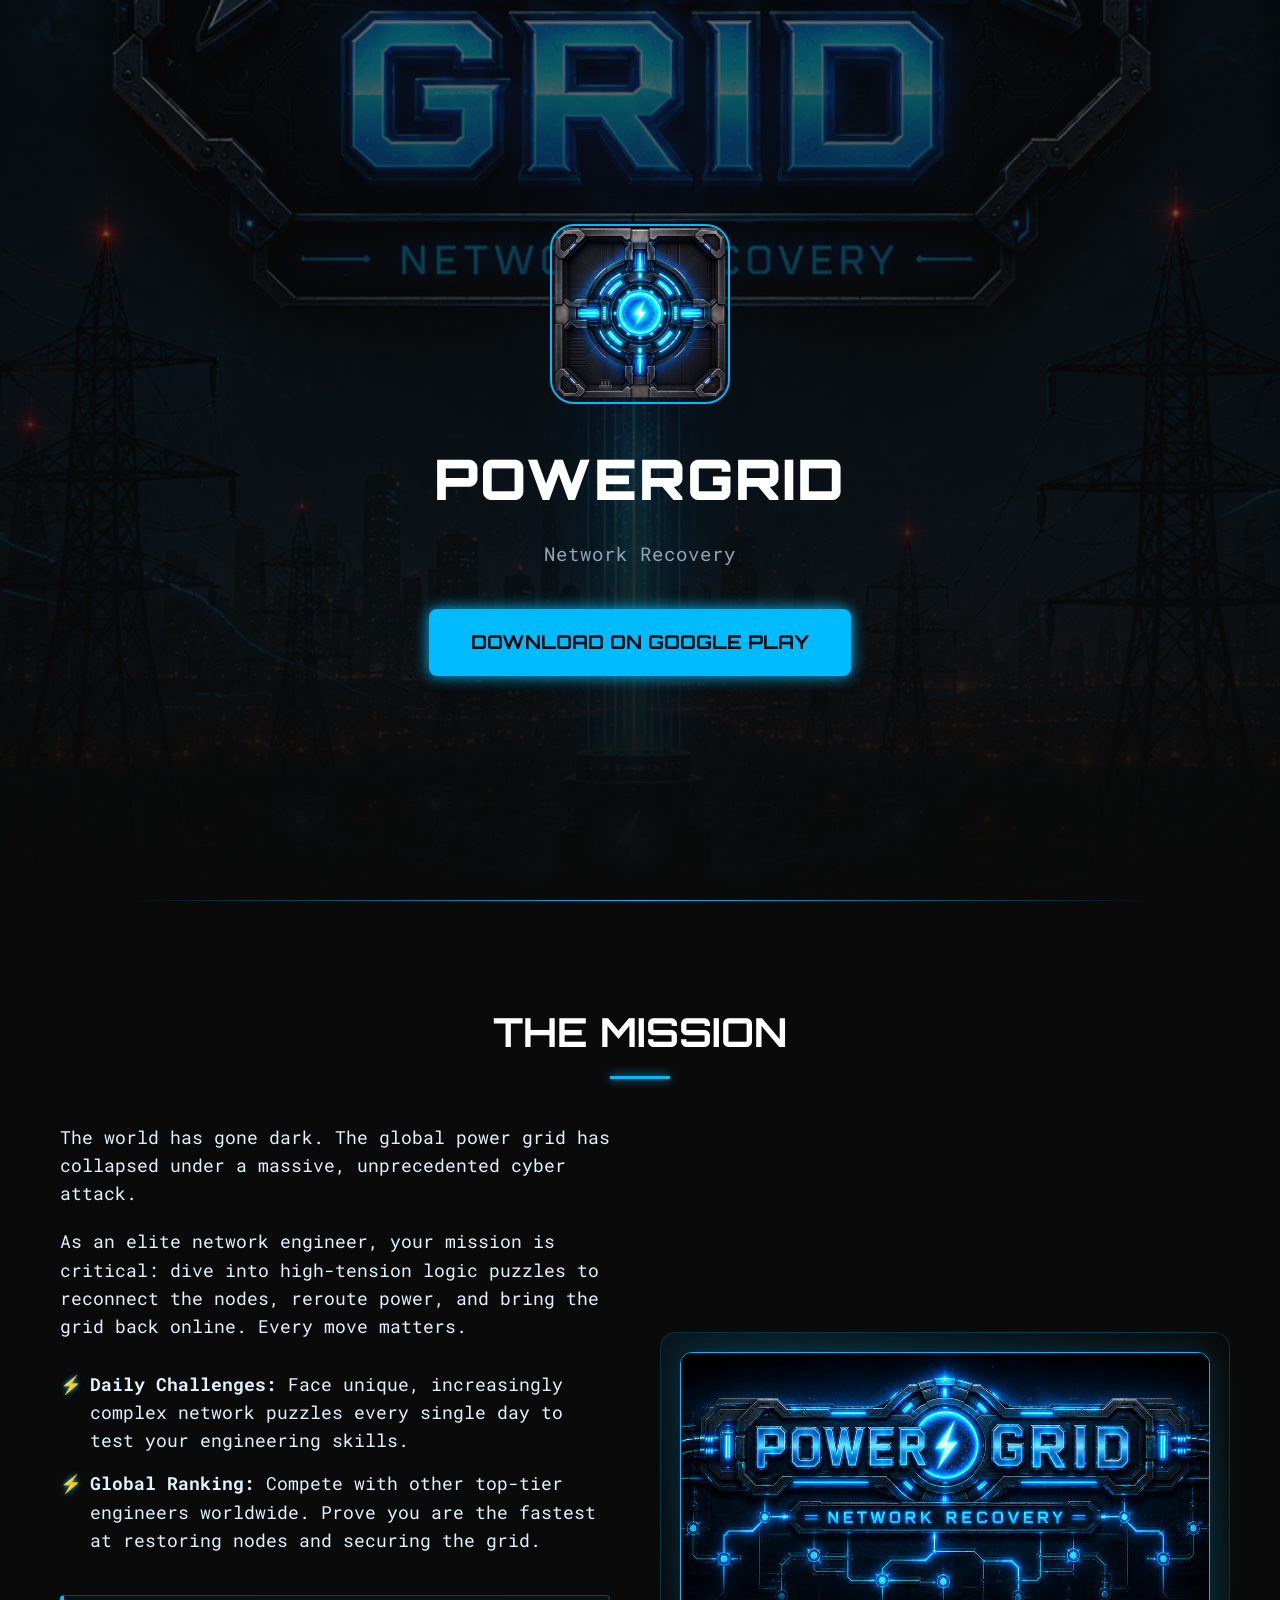
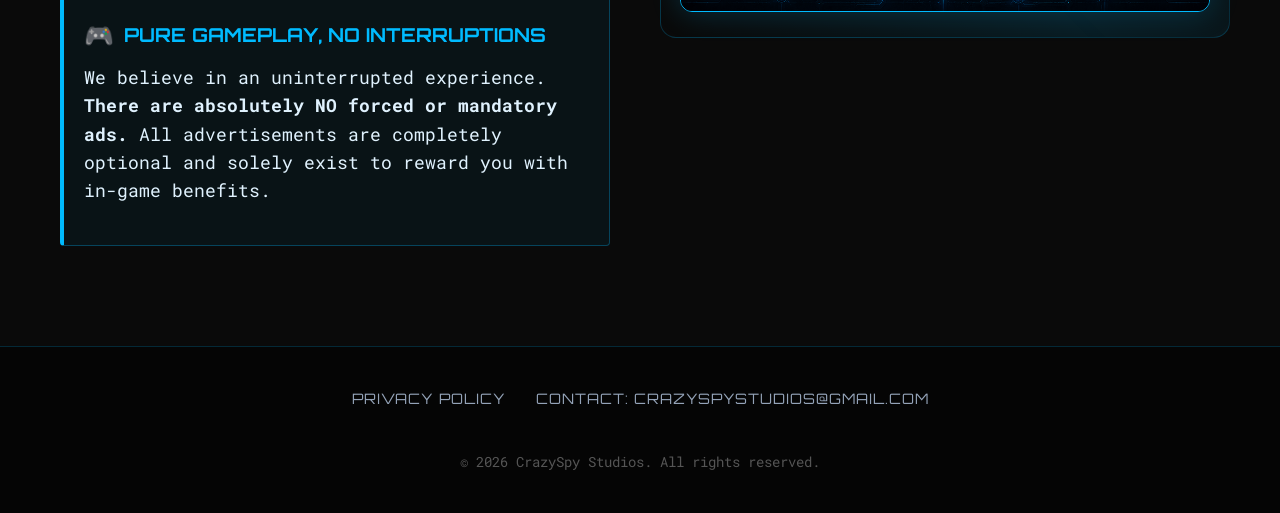
==== commit df242bd6: "Update copyright year to 2026 Update the copyright year in the PowerGrid footer from 2024 to 2026." ====
--- a/powergrid/index.html
+++ b/powergrid/index.html
@@ -399,7 +399,7 @@
                 <a href="../privacy/powergrid.html">Privacy Policy</a>
                 <a href="mailto:crazyspystudios@gmail.com">Contact: crazyspystudios@gmail.com</a>
             </div>
-            <p class="copyright">&copy; 2024 CrazySpy Studios. All rights reserved.</p>
+            <p class="copyright">&copy; 2026 CrazySpy Studios. All rights reserved.</p>
         </div>
     </footer>
 
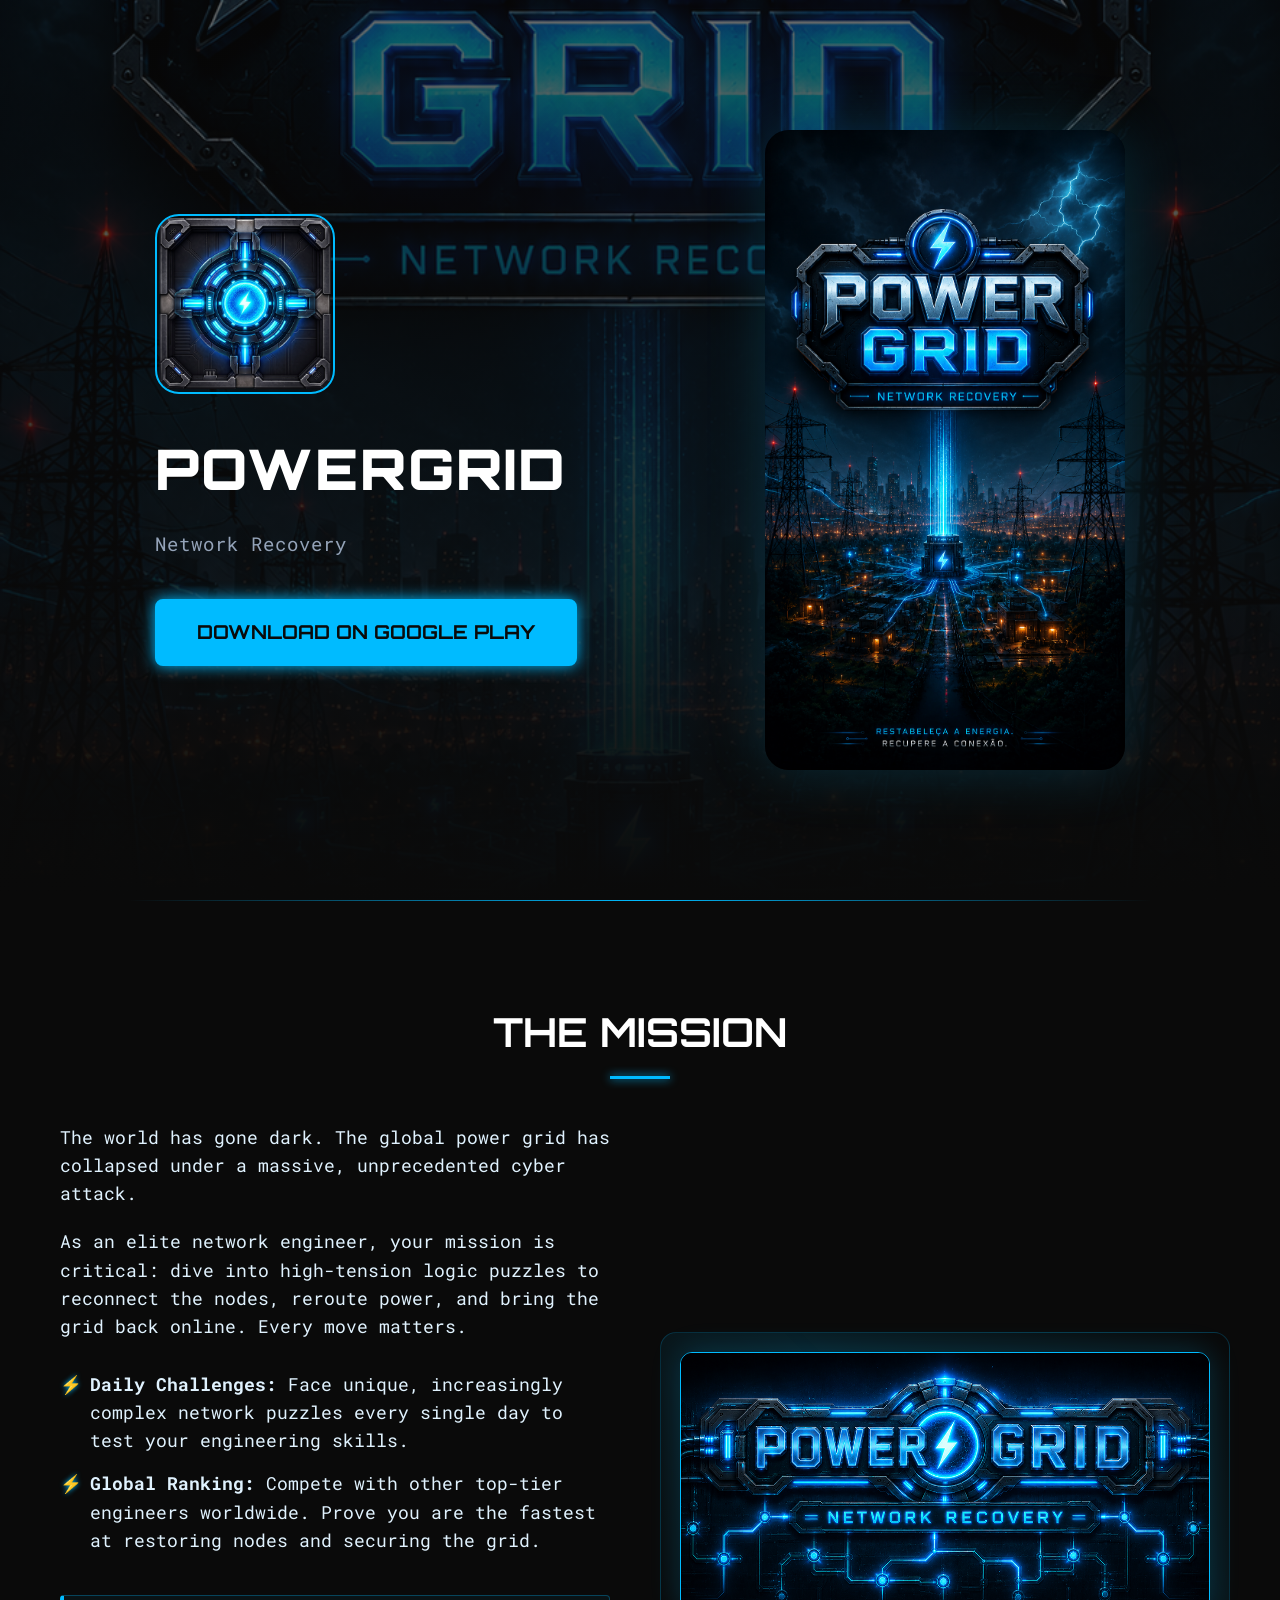
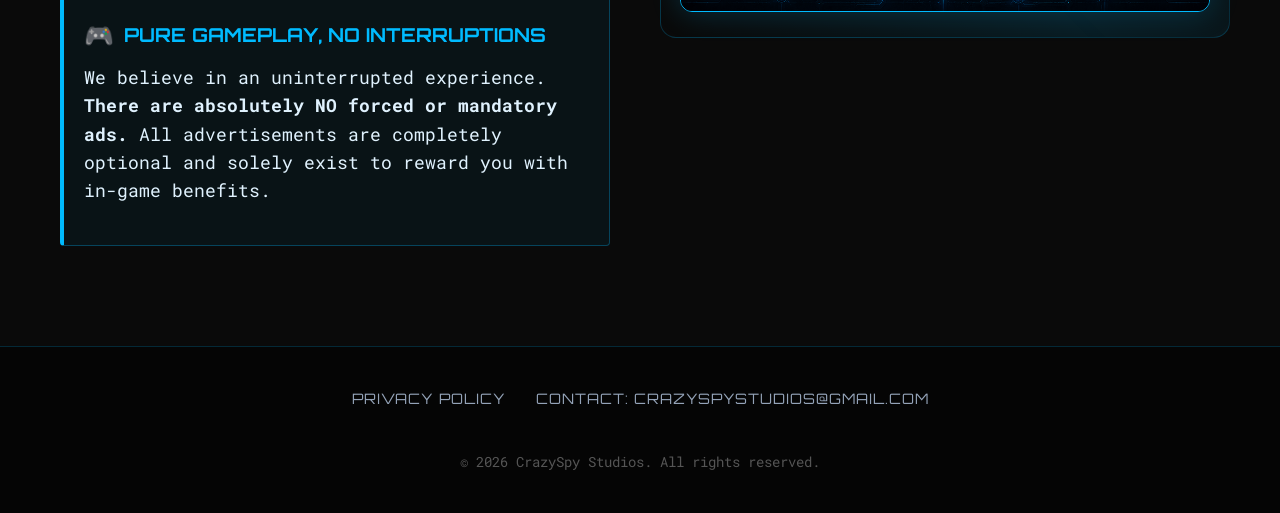
==== commit e0cef06e: "Redesign hero section with side-by-side layout Add a hero image to the side of the hero content on d" ====
--- a/powergrid/index.html
+++ b/powergrid/index.html
@@ -83,17 +83,31 @@
             display: flex;
             align-items: center;
             justify-content: center;
-            text-align: center;
+            gap: 90px;
+            text-align: left;
             background: linear-gradient(to bottom, rgba(10, 10, 10, 0.6), var(--bg-dark)),
                         url('../assets/Backgroundimage.png') center/cover no-repeat;
-            padding: 60px 20px;
+            padding: 80px 20px;
+            flex-wrap: wrap;
         }
 
         .hero-content {
             display: flex;
             flex-direction: column;
-            align-items: center;
+            align-items: flex-start;
             z-index: 2;
+            max-width: 520px;
+            flex: 1 1 420px;
+        }
+
+        .hero-image {
+            width: 360px;
+            max-width: 100%;
+            border-radius: 24px;
+            box-shadow: 0 0 60px rgba(0, 187, 255, 0.18);
+            object-fit: cover;
+            display: block;
+            flex: 0 0 360px;
         }
 
         .game-icon {
@@ -120,6 +134,10 @@
             margin-bottom: 40px;
             letter-spacing: 1px;
             max-width: 600px;
+        }
+
+        .hero .btn-play {
+            margin-bottom: 20px;
         }
 
         .btn-play {
@@ -310,6 +328,23 @@
 
         /* Responsive */
         @media (max-width: 992px) {
+            .hero {
+                flex-direction: column;
+                text-align: center;
+                gap: 48px;
+            }
+
+            .hero-content {
+                align-items: center;
+                text-align: center;
+                max-width: 100%;
+            }
+
+            .hero-image {
+                width: min(420px, 100%);
+                margin-top: 40px;
+            }
+
             .about-grid {
                 grid-template-columns: 1fr;
                 gap: 40px;
@@ -359,6 +394,8 @@
                     Download on Google Play
                 </a>
             </div>
+
+            <img src="../assets/Backgroundimage.png" alt="PowerGrid highlight image" class="hero-image">
         </section>
 
         <!-- About Section -->
